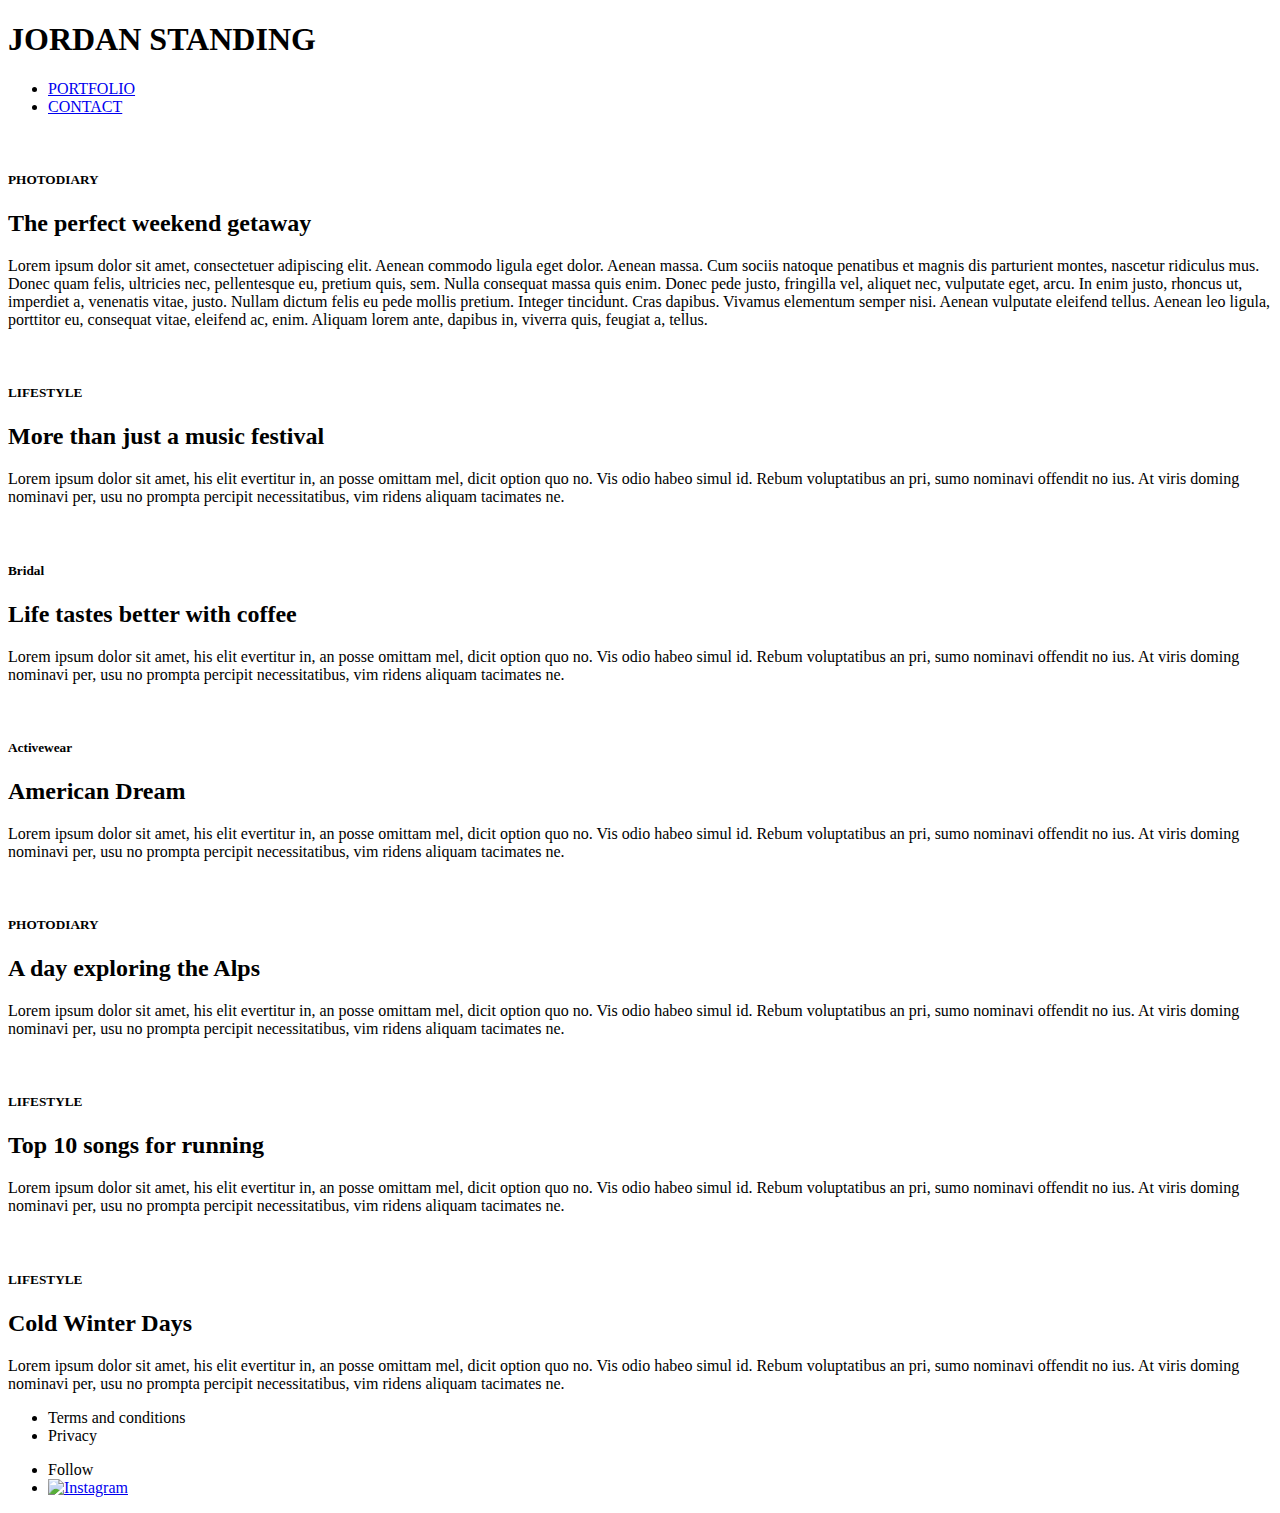
==== menu/index.html @ f5dc5d70 "add activewear page" ====
<!DOCTYPE html>
<html>
<head>
  <meta charset="utf-8">
  <meta http-equiv="X-UA-Compatible" content="IE=edge">
  <title>Jordan Standing</title>
  <link rel="stylesheet" href="../animate.css">
  <link href="https://fonts.googleapis.com/css?family=Inconsolata" rel="stylesheet">
  <link href="https://fonts.googleapis.com/css?family=Playfair+Display" rel="stylesheet">
  <link href="https://fonts.googleapis.com/css?family=Ubuntu:300" rel="stylesheet">
  <link rel="stylesheet" href="../style.css">
  <link rel="stylesheet" href="https://cdnjs.cloudflare.com/ajax/libs/animate.css/3.5.2/animate.min.css">
  <link rel="stylesheet" href="https://cdnjs.cloudflare.com/ajax/libs/twitter-bootstrap/4.0.0-alpha.6/js/bootstrap.min.js">
  </head>
  <body>
    <h1 class="name">JORDAN STANDING</h1>

    <nav>
      <ul id="nav">
        <li><a href="#">PORTFOLIO</a></li>
        <li><a href="#">CONTACT</a></li>
      </ul>
    </nav>

    <img id="header-img" src="../images/worktable.jpg" alt="">

    <main>
      <section>
        <h5>PHOTODIARY</h5>
        <h2>The perfect weekend getaway</h2>
          <p>Lorem ipsum dolor sit amet, consectetuer adipiscing elit. Aenean commodo ligula eget dolor. Aenean massa. Cum sociis natoque penatibus et magnis dis parturient montes, nascetur ridiculus mus. Donec quam felis, ultricies nec, pellentesque eu, pretium quis, sem. Nulla consequat massa quis enim. Donec pede justo, fringilla vel, aliquet nec, vulputate eget, arcu. In enim justo, rhoncus ut, imperdiet a, venenatis vitae, justo. Nullam dictum felis eu pede mollis pretium. Integer tincidunt. Cras dapibus. Vivamus elementum semper nisi. Aenean vulputate eleifend tellus. Aenean leo ligula, porttitor eu, consequat vitae, eleifend ac, enim. Aliquam lorem ante, dapibus in, viverra quis, feugiat a, tellus. </p>
      </section>

      <section class="container">
        <div class="col">
          <img class="post-image" src="../images/needles.jpg" alt="">
          <h5>LIFESTYLE</h5>
          <h2>More than just a music festival</h2>
            <p>Lorem ipsum dolor sit amet, his elit evertitur in, an posse omittam mel, dicit option quo no. Vis odio habeo simul id. Rebum voluptatibus an pri, sumo nominavi offendit no ius. At viris doming nominavi per, usu no prompta percipit necessitatibus, vim ridens aliquam tacimates ne.</p>
        </div>
        <div class="col">
          <img class="post-image" src="../images/dressrack.jpg" alt="">
          <h5>Bridal</h5>
          <h2>Life tastes better with coffee</h2>
            <p>Lorem ipsum dolor sit amet, his elit evertitur in, an posse omittam mel, dicit option quo no. Vis odio habeo simul id. Rebum voluptatibus an pri, sumo nominavi offendit no ius. At viris doming nominavi per, usu no prompta percipit necessitatibus, vim ridens aliquam tacimates ne.</p>
        </div>
      </section>

      <section class="container">
        <div class="col">
          <a href="active_wear.html"><img class="post-image" src="../images/activewear.jpg" alt=""></a>
          <h5>Activewear</h5>
          <h2>American Dream</h2>
            <p>Lorem ipsum dolor sit amet, his elit evertitur in, an posse omittam mel, dicit option quo no. Vis odio habeo simul id. Rebum voluptatibus an pri, sumo nominavi offendit no ius. At viris doming nominavi per, usu no prompta percipit necessitatibus, vim ridens aliquam tacimates ne.</p>
        </div>
        <div class="col">
          <img class="post-image" src="../images/sewmachine.jpg" alt="">
          <h5>PHOTODIARY</h5>
          <h2>A day exploring the Alps</h2>
            <p>Lorem ipsum dolor sit amet, his elit evertitur in, an posse omittam mel, dicit option quo no. Vis odio habeo simul id. Rebum voluptatibus an pri, sumo nominavi offendit no ius. At viris doming nominavi per, usu no prompta percipit necessitatibus, vim ridens aliquam tacimates ne.</p>
        </div>
      </section>

      <section class="container">
        <div class="col">
          <img class="post-image" src="../images/thread.jpg" alt="">
          <h5>LIFESTYLE</h5>
          <h2>Top 10 songs for running</h2>
            <p>Lorem ipsum dolor sit amet, his elit evertitur in, an posse omittam mel, dicit option quo no. Vis odio habeo simul id. Rebum voluptatibus an pri, sumo nominavi offendit no ius. At viris doming nominavi per, usu no prompta percipit necessitatibus, vim ridens aliquam tacimates ne.</p>
        </div>
        <div class="col">
          <img class="post-image" src="../images/clothingracks.jpg" alt="">
          <h5>LIFESTYLE</h5>
          <h2>Cold Winter Days</h2>
            <p>Lorem ipsum dolor sit amet, his elit evertitur in, an posse omittam mel, dicit option quo no. Vis odio habeo simul id. Rebum voluptatibus an pri, sumo nominavi offendit no ius. At viris doming nominavi per, usu no prompta percipit necessitatibus, vim ridens aliquam tacimates ne.</p>
        </div>
      </section>

    </main>

  </body>
  <footer id="footer-container">
    <ul id="footer-content">
      <li class="footer-item">Terms and conditions</li>
      <li class="footer-item">Privacy</li>
    </ul>
    <ul id="social">
      <li class="footer-item">Follow</li>
      <li class="footer-item">
        <a href="https://www.instagram.com/pensandneedlesco/" target="_blank">
          <img src="../images/instagram.png" alt="Instagram"></li>
        </a>
    </ul>
  </footer>
  <script type="text/javascript" src="https://cdnjs.cloudflare.com/ajax/libs/jquery/3.0.0/jquery.js"></script>
  <script src="http://code.jquery.com/jquery-1.10.1.min.js"></script>
  <script src="script.js" type="text/javascript" charset="utf-8"></script>
  <script type="text/javascript" src="script.js"></script>
</html>
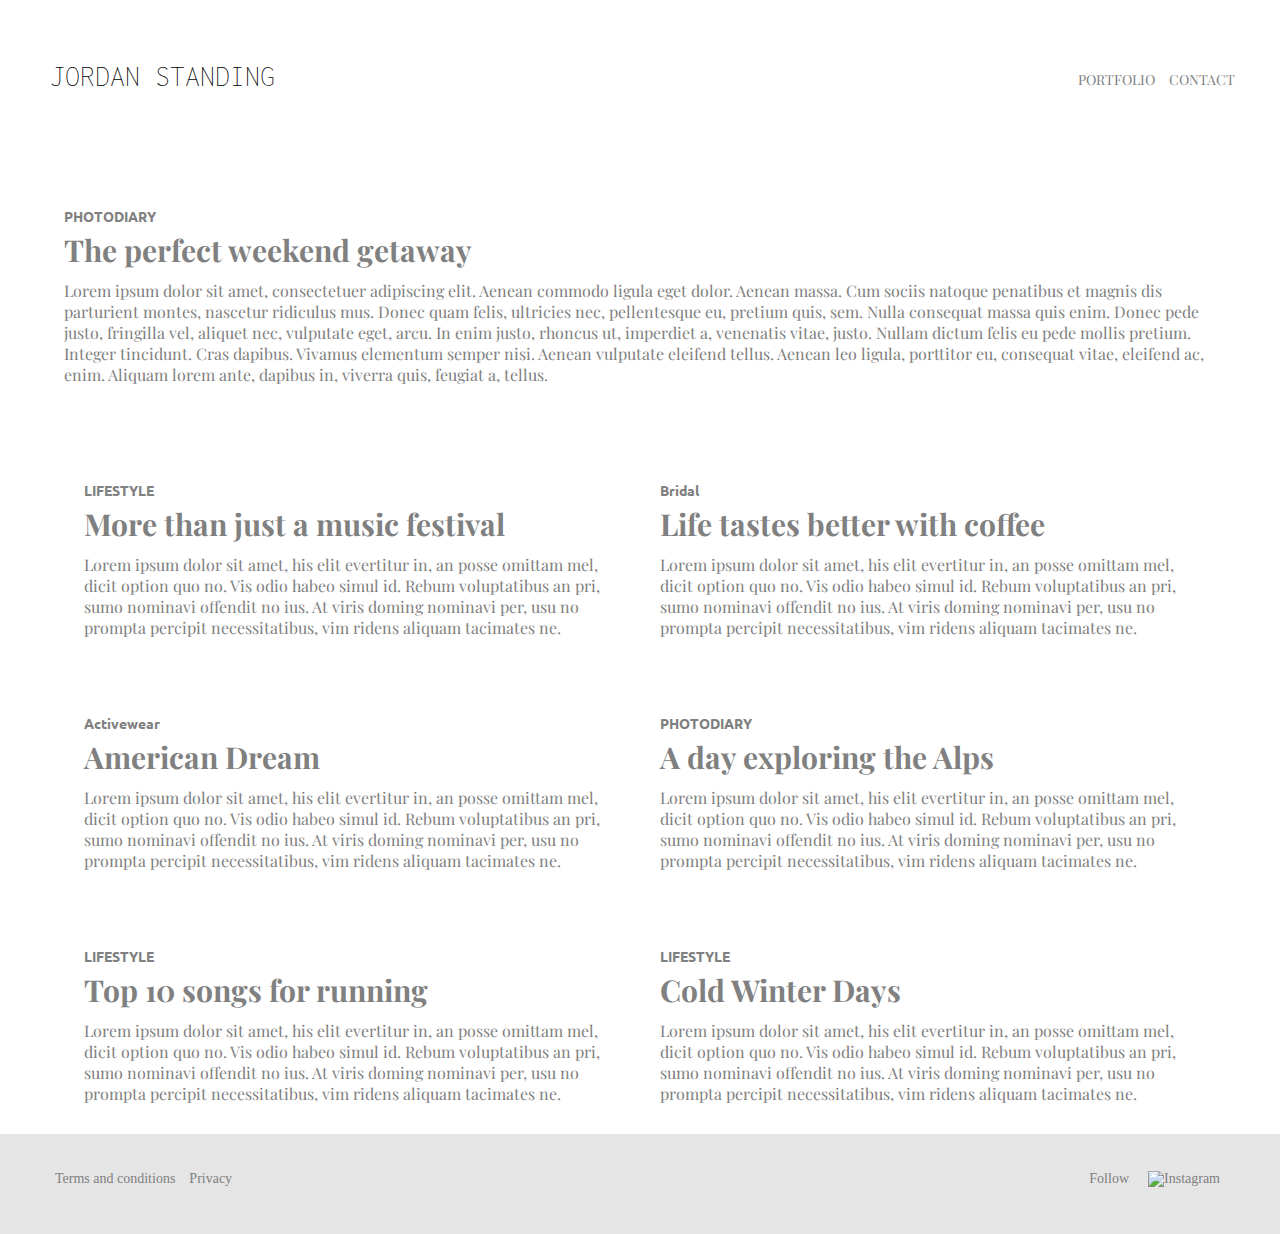
==== commit 58bf43d2: "fix content on activewear page" ====
--- a/menu/index.html
+++ b/menu/index.html
@@ -13,7 +13,7 @@
   <link rel="stylesheet" href="https://cdnjs.cloudflare.com/ajax/libs/twitter-bootstrap/4.0.0-alpha.6/js/bootstrap.min.js">
   </head>
   <body>
-    <h1 class="name">JORDAN STANDING</h1>
+  <a href="index.html"><h1 class="name">JORDAN STANDING</h1></a>
 
     <nav>
       <ul id="nav">
--- a/style.css
+++ b/style.css
@@ -0,0 +1,166 @@
+* {
+  padding: 0;
+  margin: 0;
+}
+
+a, #nav{
+  text-decoration: none;
+  color: gray;
+  margin: 5px;
+}
+
+a:hover {
+  color: pink;
+}
+
+.col {
+  flex: 1;
+  padding: 10px;
+  margin: 10px;
+}
+
+.container {
+  display: flex;
+  margin: 0 auto;
+}
+
+#email {
+  width: 15px;
+  height: 15px;
+}
+
+footer {
+  height: 100px;
+  background-color: rgba(204,204,204,.5);
+  width: 100%;
+  margin: 0 auto;
+}
+
+#footer-container {
+  display: flex;
+}
+
+#footer-content {
+  flex: 1;
+  padding: 35px 0 0 0;
+  margin-left: 55px;
+  text-align: left;
+}
+
+.footer-item {
+  padding-right: 10px;
+  color: gray;
+}
+
+.footer-item img {
+  height: 15px;
+  width: 15px;
+}
+
+h1 {
+  float: left;
+  font-family: 'Inconsolata', monospace;
+  font-weight: lighter;
+  font-size: 30px;
+  padding: 5px 5px 5px 50px;
+}
+
+h2 {
+  margin: 5px 0;
+  font-size: 30px;
+}
+
+h5 {
+  margin: 5px 0;
+  font-family: 'Ubuntu', sans-serif;
+  font-size: 14px;
+}
+
+#header-img {
+  width: 100%;
+  margin: 0 auto;
+  background-size: contain;
+}
+
+input {
+  width: 28%;
+  border: 0;
+  outline: 0;
+  background: transparent;
+  border-bottom: 1px solid black;
+}
+
+li {
+  display: inline;
+  font-size: 14px;
+  list-style-type: none;
+  margin: 0;
+}
+
+.name {
+  color: black;
+  margin-top: 55px;
+}
+
+#newsletter {
+  height: 150px;
+  background-color: rgba(204,204,204,.5);
+  font-size: 25px;
+  margin: 0;
+  padding-top: 50px;
+  text-align: center;
+  width: 100%;
+}
+
+p {
+  margin: 10px 0;
+}
+
+.post-comment {
+  margin: 10px 0;
+  font-family: 'Ubuntu', sans-serif;
+  font-size: 14px;
+}
+
+.post-image {
+  width: 100%;
+  margin: 0;
+}
+
+section {
+  color: gray;
+  font-family: 'Playfair Display', serif;
+  margin: 50px auto;
+  width: 90%;
+}
+
+#social {
+  flex: 1;
+  padding: 35px 35px 0 0;
+  text-align: right;
+}
+
+ul#nav {
+  font-family: 'Playfair Display', serif;
+  padding: 10px 0;
+  margin: 40px;
+  text-align: right;
+  text-decoration: none;
+}
+
+
+@media screen and (max-width: 768px) {
+
+  h1 {
+    padding: 5px 0 0 50px;
+  }
+
+  .container {
+    display: block;
+  }
+
+  a, #nav{
+    padding-left: 0;
+  }
+
+}
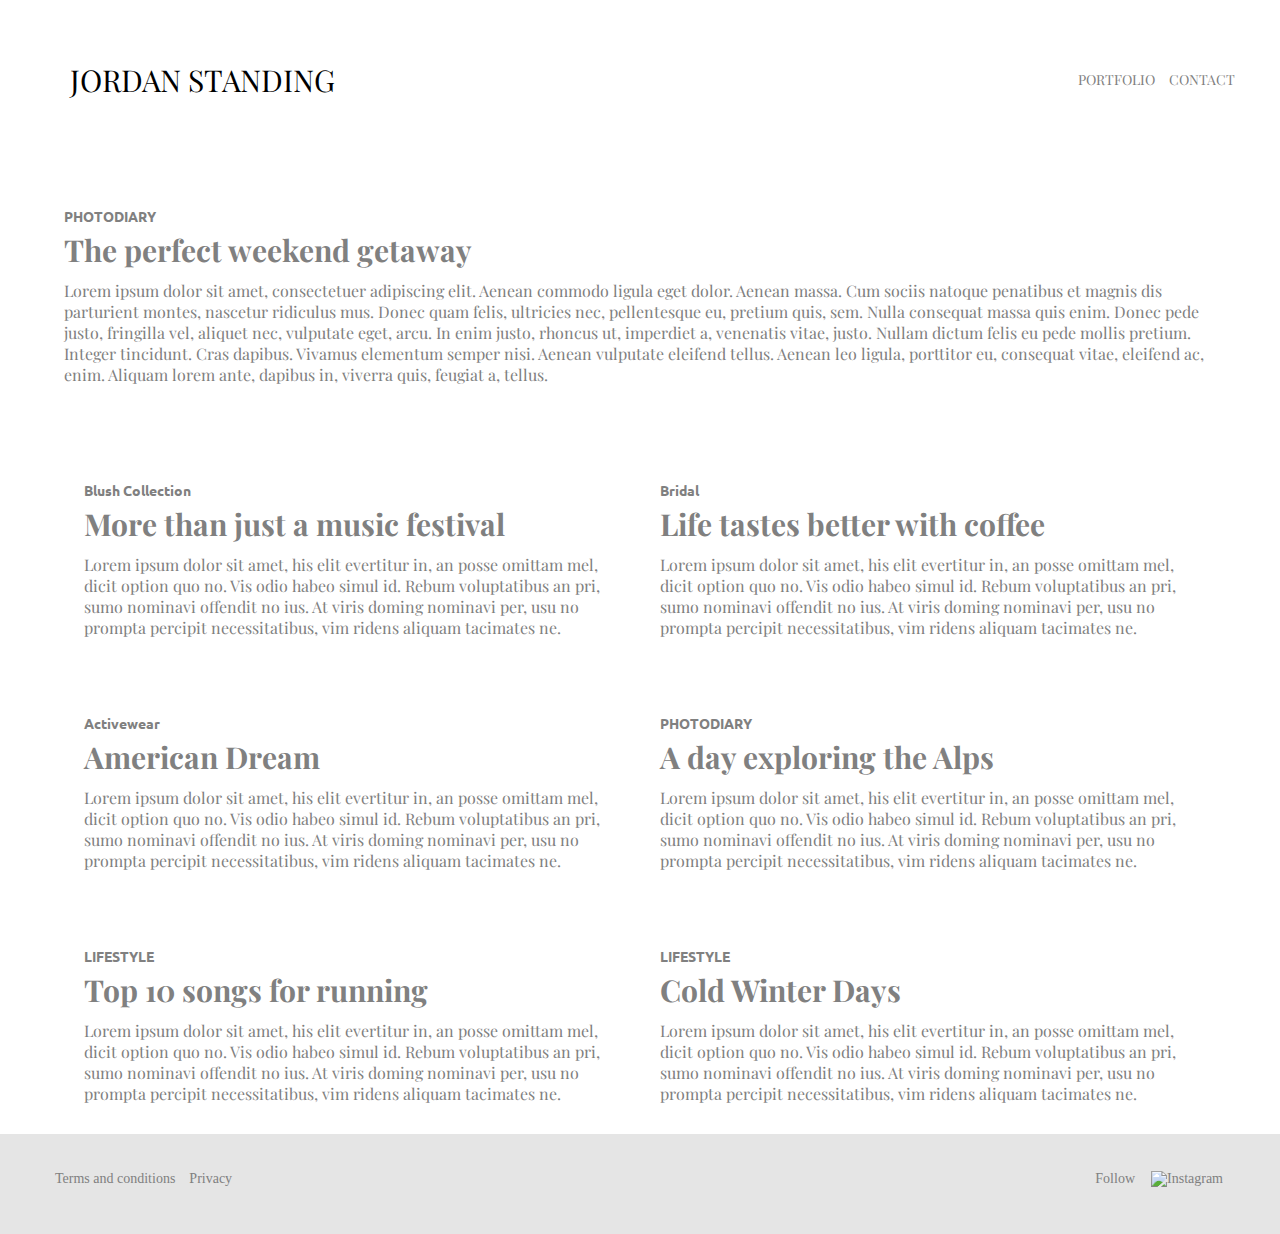
==== commit 8815a813: "add bridal page" ====
--- a/menu/index.html
+++ b/menu/index.html
@@ -10,7 +10,6 @@
   <link href="https://fonts.googleapis.com/css?family=Ubuntu:300" rel="stylesheet">
   <link rel="stylesheet" href="../style.css">
   <link rel="stylesheet" href="https://cdnjs.cloudflare.com/ajax/libs/animate.css/3.5.2/animate.min.css">
-  <link rel="stylesheet" href="https://cdnjs.cloudflare.com/ajax/libs/twitter-bootstrap/4.0.0-alpha.6/js/bootstrap.min.js">
   </head>
   <body>
   <a href="index.html"><h1 class="name">JORDAN STANDING</h1></a>
@@ -33,13 +32,13 @@
 
       <section class="container">
         <div class="col">
-          <img class="post-image" src="../images/needles.jpg" alt="">
-          <h5>LIFESTYLE</h5>
+          <a href="blush_collection.html"><img class="post-image" src="../images/needles.jpg" alt=""></a>
+          <h5>Blush Collection</h5>
           <h2>More than just a music festival</h2>
             <p>Lorem ipsum dolor sit amet, his elit evertitur in, an posse omittam mel, dicit option quo no. Vis odio habeo simul id. Rebum voluptatibus an pri, sumo nominavi offendit no ius. At viris doming nominavi per, usu no prompta percipit necessitatibus, vim ridens aliquam tacimates ne.</p>
         </div>
         <div class="col">
-          <img class="post-image" src="../images/dressrack.jpg" alt="">
+          <a href="bridal.html"><img class="post-image" src="../images/dressrack.jpg" alt=""></a>
           <h5>Bridal</h5>
           <h2>Life tastes better with coffee</h2>
             <p>Lorem ipsum dolor sit amet, his elit evertitur in, an posse omittam mel, dicit option quo no. Vis odio habeo simul id. Rebum voluptatibus an pri, sumo nominavi offendit no ius. At viris doming nominavi per, usu no prompta percipit necessitatibus, vim ridens aliquam tacimates ne.</p>
--- a/style.css
+++ b/style.css
@@ -53,8 +53,9 @@
 }
 
 .footer-item img {
-  height: 15px;
-  width: 15px;
+  height: 18px;
+  width: 18px;
+  margin: -3px;
 }
 
 h1 {
@@ -100,6 +101,8 @@
 .name {
   color: black;
   margin-top: 55px;
+  font-family: 'Playfair Display', serif;
+  margin-left: 20px;
 }
 
 #newsletter {
@@ -163,4 +166,8 @@
     padding-left: 0;
   }
 
+  .name {
+    margin-left: -12px;
+  }
+
 }
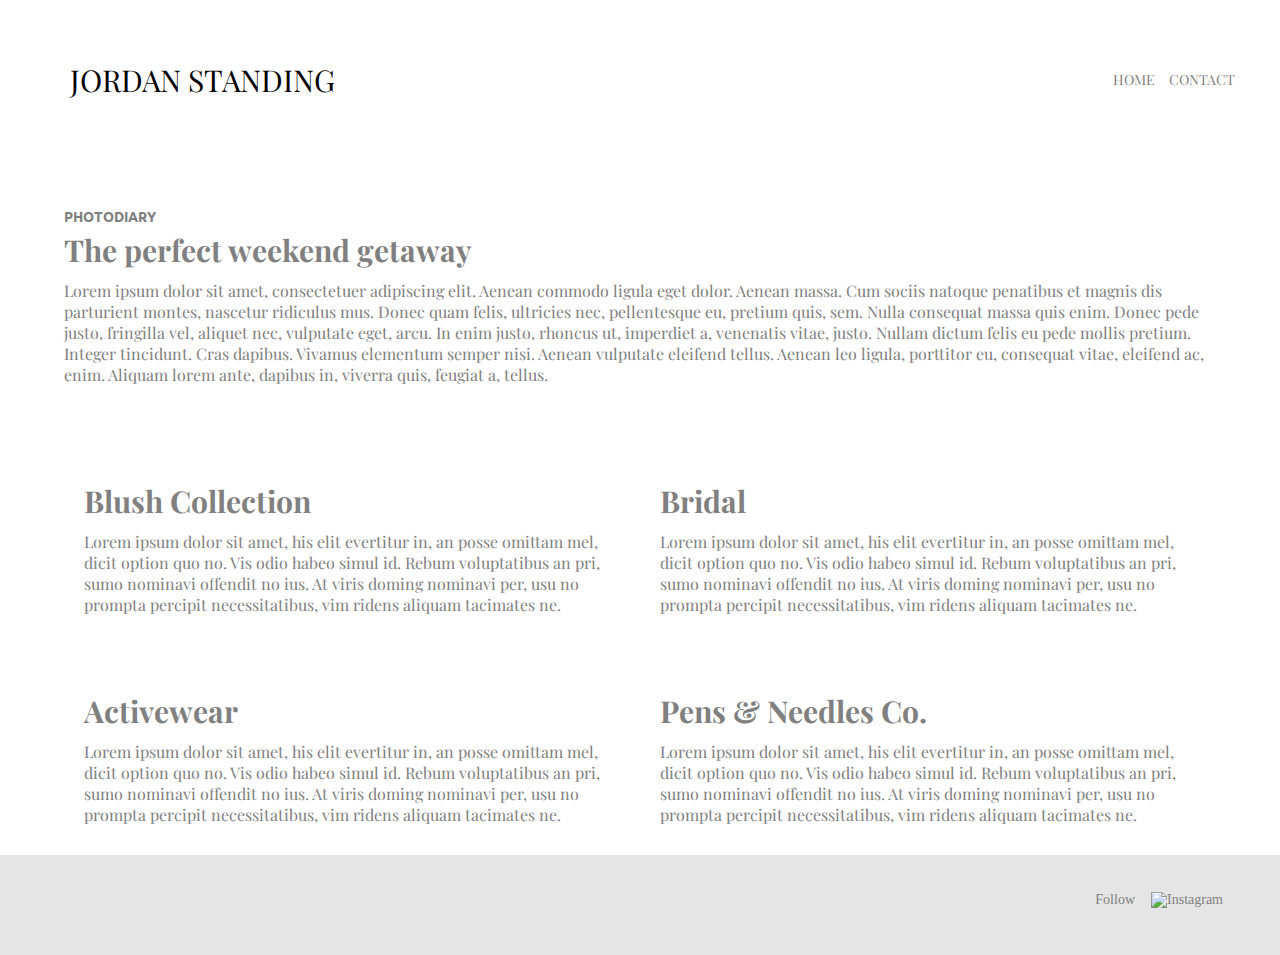
==== commit 48ba8416: "fix footer media query" ====
--- a/menu/index.html
+++ b/menu/index.html
@@ -12,12 +12,11 @@
   <link rel="stylesheet" href="https://cdnjs.cloudflare.com/ajax/libs/animate.css/3.5.2/animate.min.css">
   </head>
   <body>
-  <a href="index.html"><h1 class="name">JORDAN STANDING</h1></a>
-
+    <a href="index.html"><h1 class="name">JORDAN STANDING</h1></a>
     <nav>
       <ul id="nav">
-        <li><a href="#">PORTFOLIO</a></li>
-        <li><a href="#">CONTACT</a></li>
+        <li><a href="index.html">HOME</a></li>
+        <li><a href="mailto:pensandneedles@gmail.com?Subject=Re:%20Portfolio" target="_blank">CONTACT</a></li>
       </ul>
     </nav>
 
@@ -33,14 +32,12 @@
       <section class="container">
         <div class="col">
           <a href="blush_collection.html"><img class="post-image" src="../images/needles.jpg" alt=""></a>
-          <h5>Blush Collection</h5>
-          <h2>More than just a music festival</h2>
+          <h2>Blush Collection</h2>
             <p>Lorem ipsum dolor sit amet, his elit evertitur in, an posse omittam mel, dicit option quo no. Vis odio habeo simul id. Rebum voluptatibus an pri, sumo nominavi offendit no ius. At viris doming nominavi per, usu no prompta percipit necessitatibus, vim ridens aliquam tacimates ne.</p>
         </div>
         <div class="col">
           <a href="bridal.html"><img class="post-image" src="../images/dressrack.jpg" alt=""></a>
-          <h5>Bridal</h5>
-          <h2>Life tastes better with coffee</h2>
+          <h2>Bridal</h2>
             <p>Lorem ipsum dolor sit amet, his elit evertitur in, an posse omittam mel, dicit option quo no. Vis odio habeo simul id. Rebum voluptatibus an pri, sumo nominavi offendit no ius. At viris doming nominavi per, usu no prompta percipit necessitatibus, vim ridens aliquam tacimates ne.</p>
         </div>
       </section>
@@ -48,40 +45,20 @@
       <section class="container">
         <div class="col">
           <a href="active_wear.html"><img class="post-image" src="../images/activewear.jpg" alt=""></a>
-          <h5>Activewear</h5>
-          <h2>American Dream</h2>
+          <h2>Activewear</h2>
             <p>Lorem ipsum dolor sit amet, his elit evertitur in, an posse omittam mel, dicit option quo no. Vis odio habeo simul id. Rebum voluptatibus an pri, sumo nominavi offendit no ius. At viris doming nominavi per, usu no prompta percipit necessitatibus, vim ridens aliquam tacimates ne.</p>
         </div>
         <div class="col">
-          <img class="post-image" src="../images/sewmachine.jpg" alt="">
-          <h5>PHOTODIARY</h5>
-          <h2>A day exploring the Alps</h2>
+          <a href="pensandneedles.html"><img class="post-image" src="../pnphotos/pens.png" alt=""></a>
+          <h2>Pens & Needles Co.</h2>
             <p>Lorem ipsum dolor sit amet, his elit evertitur in, an posse omittam mel, dicit option quo no. Vis odio habeo simul id. Rebum voluptatibus an pri, sumo nominavi offendit no ius. At viris doming nominavi per, usu no prompta percipit necessitatibus, vim ridens aliquam tacimates ne.</p>
         </div>
       </section>
-
-      <section class="container">
-        <div class="col">
-          <img class="post-image" src="../images/thread.jpg" alt="">
-          <h5>LIFESTYLE</h5>
-          <h2>Top 10 songs for running</h2>
-            <p>Lorem ipsum dolor sit amet, his elit evertitur in, an posse omittam mel, dicit option quo no. Vis odio habeo simul id. Rebum voluptatibus an pri, sumo nominavi offendit no ius. At viris doming nominavi per, usu no prompta percipit necessitatibus, vim ridens aliquam tacimates ne.</p>
-        </div>
-        <div class="col">
-          <img class="post-image" src="../images/clothingracks.jpg" alt="">
-          <h5>LIFESTYLE</h5>
-          <h2>Cold Winter Days</h2>
-            <p>Lorem ipsum dolor sit amet, his elit evertitur in, an posse omittam mel, dicit option quo no. Vis odio habeo simul id. Rebum voluptatibus an pri, sumo nominavi offendit no ius. At viris doming nominavi per, usu no prompta percipit necessitatibus, vim ridens aliquam tacimates ne.</p>
-        </div>
-      </section>
-
     </main>
 
   </body>
   <footer id="footer-container">
     <ul id="footer-content">
-      <li class="footer-item">Terms and conditions</li>
-      <li class="footer-item">Privacy</li>
     </ul>
     <ul id="social">
       <li class="footer-item">Follow</li>
@@ -93,6 +70,5 @@
   </footer>
   <script type="text/javascript" src="https://cdnjs.cloudflare.com/ajax/libs/jquery/3.0.0/jquery.js"></script>
   <script src="http://code.jquery.com/jquery-1.10.1.min.js"></script>
-  <script src="script.js" type="text/javascript" charset="utf-8"></script>
   <script type="text/javascript" src="script.js"></script>
 </html>
--- a/style.css
+++ b/style.css
@@ -7,6 +7,7 @@
   text-decoration: none;
   color: gray;
   margin: 5px;
+  position: relative;
 }
 
 a:hover {
@@ -79,8 +80,16 @@
 
 #header-img {
   width: 100%;
+  height: auto;
+  margin: -5px auto;
+  background-size: contain;
+}
+
+#header-img-pens {
+  width: 100%;
+  height: 10%;
   margin: 0 auto;
-  background-size: contain;
+  /*background-size: contain;*/
 }
 
 input {
@@ -162,12 +171,58 @@
     display: block;
   }
 
+  ul, #nav {
+    margin: 40px 0 32px 0;
+    padding: 14px 0 0 0;
+    width: 90%;
+    height: 10px;
+  }
+
+  li, #nav {
+    padding-left: 55px;
+  }
+
   a, #nav{
-    padding-left: 0;
+    margin: -10px auto;
+    padding-right: 15px;
+  }
+
+  footer {
+    height: 100px;
+    background-color: rgba(204,204,204,.5);
+    width: 100%;
+    margin: 0 auto;
+  }
+
+  #footer-container {
+    display: flex;
+  }
+
+  #footer-content {
+    flex: 1;
+    padding: 0px 0px 0px 0px;
+    text-align: left;
+  }
+
+  .footer-item {
+    padding: 0px 0px 0px 0px;
+    color: gray;
+  }
+
+  .footer-item img {
+    height: 18px;
+    width: 18px;
+    margin-left: 10px;
   }
 
   .name {
-    margin-left: -12px;
-  }
-
-}
+    padding-left: 0px;
+    padding-bottom: 20px;
+    font-size: 25px;
+  }
+
+  #social {
+    padding: 5px 35px 0px 0px;
+  }
+
+}
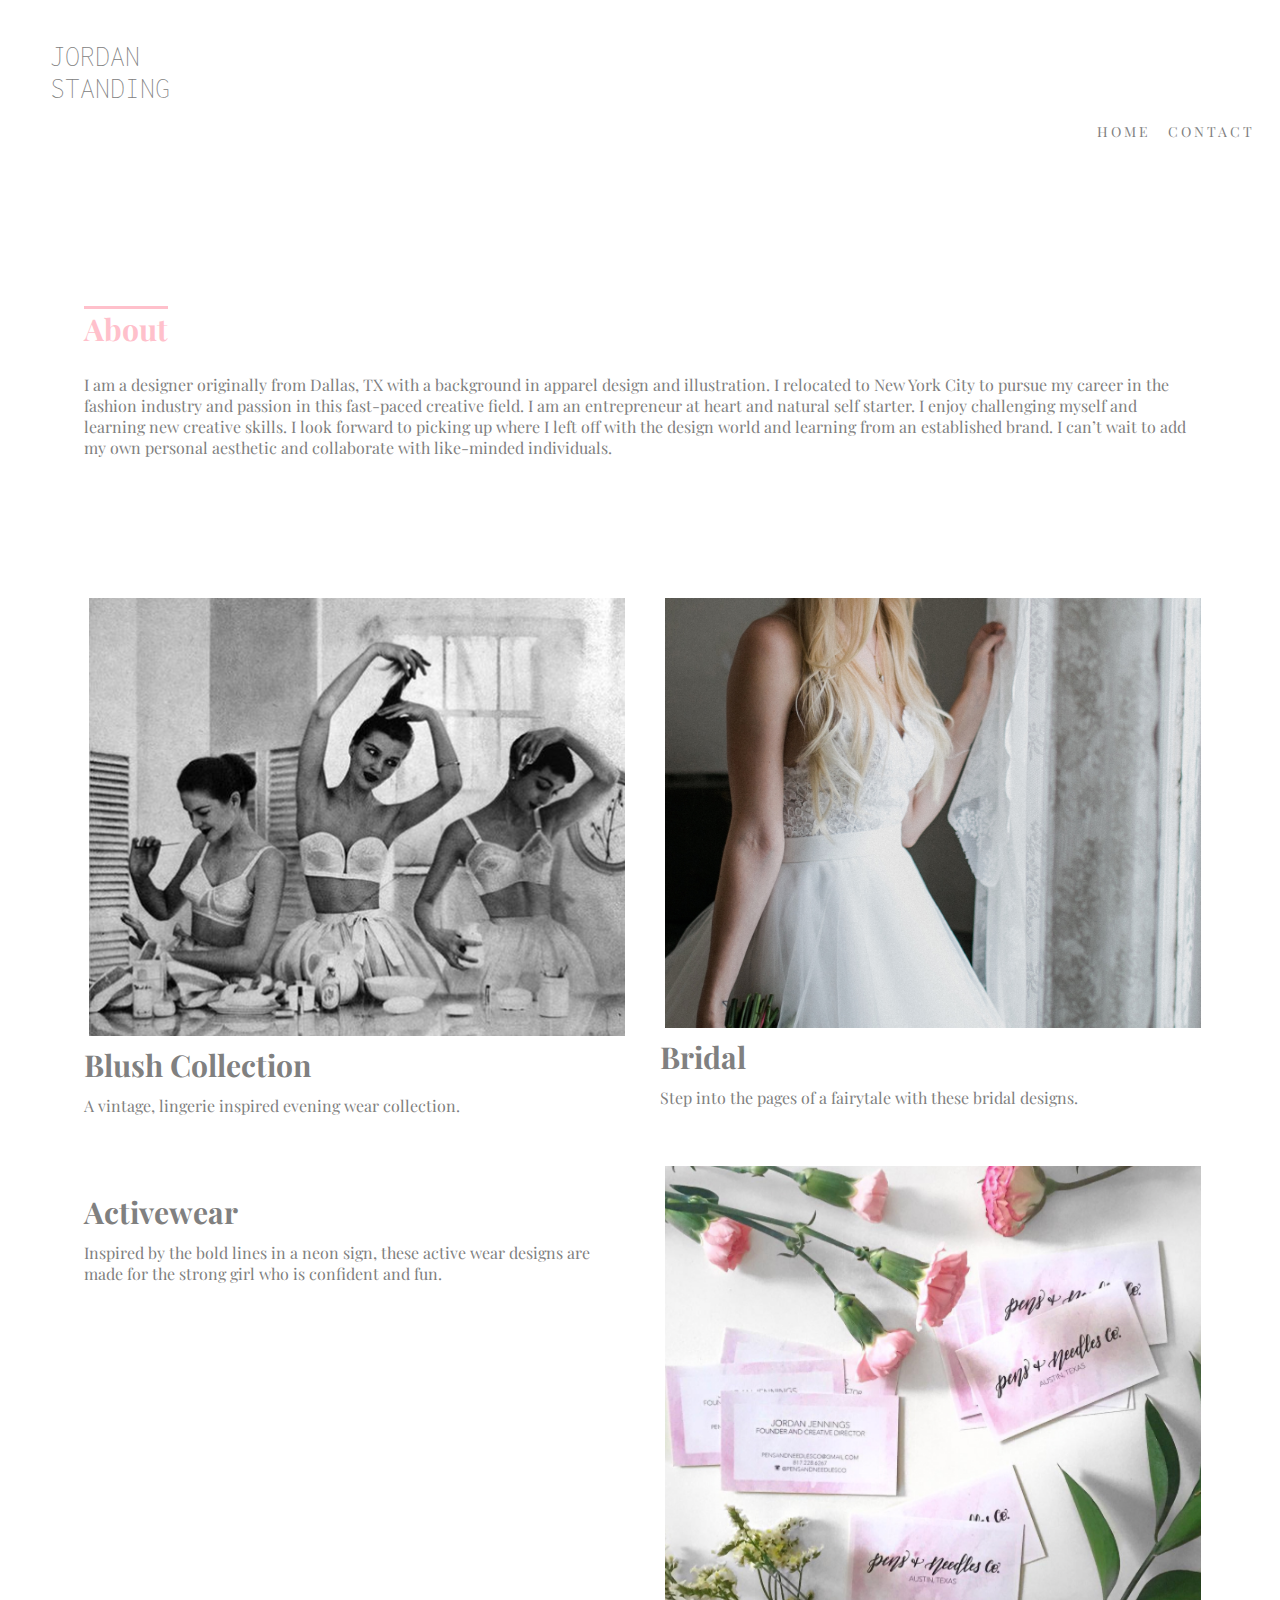
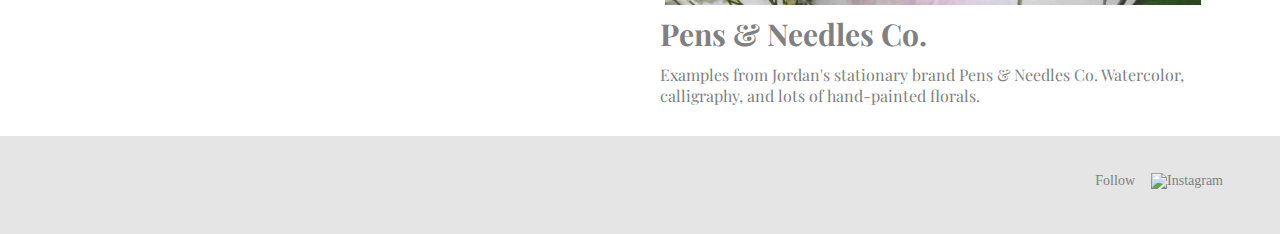
==== commit cf77e737: "add pictures to pensandneedles page" ====
--- a/menu/index.html
+++ b/menu/index.html
@@ -23,35 +23,45 @@
     <img id="header-img" src="../images/worktable.jpg" alt="">
 
     <main>
-      <section>
-        <h5>PHOTODIARY</h5>
-        <h2>The perfect weekend getaway</h2>
-          <p>Lorem ipsum dolor sit amet, consectetuer adipiscing elit. Aenean commodo ligula eget dolor. Aenean massa. Cum sociis natoque penatibus et magnis dis parturient montes, nascetur ridiculus mus. Donec quam felis, ultricies nec, pellentesque eu, pretium quis, sem. Nulla consequat massa quis enim. Donec pede justo, fringilla vel, aliquet nec, vulputate eget, arcu. In enim justo, rhoncus ut, imperdiet a, venenatis vitae, justo. Nullam dictum felis eu pede mollis pretium. Integer tincidunt. Cras dapibus. Vivamus elementum semper nisi. Aenean vulputate eleifend tellus. Aenean leo ligula, porttitor eu, consequat vitae, eleifend ac, enim. Aliquam lorem ante, dapibus in, viverra quis, feugiat a, tellus. </p>
-      </section>
-
       <section class="container">
-        <div class="col">
-          <a href="blush_collection.html"><img class="post-image" src="../images/needles.jpg" alt=""></a>
-          <h2>Blush Collection</h2>
-            <p>Lorem ipsum dolor sit amet, his elit evertitur in, an posse omittam mel, dicit option quo no. Vis odio habeo simul id. Rebum voluptatibus an pri, sumo nominavi offendit no ius. At viris doming nominavi per, usu no prompta percipit necessitatibus, vim ridens aliquam tacimates ne.</p>
-        </div>
-        <div class="col">
-          <a href="bridal.html"><img class="post-image" src="../images/dressrack.jpg" alt=""></a>
-          <h2>Bridal</h2>
-            <p>Lorem ipsum dolor sit amet, his elit evertitur in, an posse omittam mel, dicit option quo no. Vis odio habeo simul id. Rebum voluptatibus an pri, sumo nominavi offendit no ius. At viris doming nominavi per, usu no prompta percipit necessitatibus, vim ridens aliquam tacimates ne.</p>
+        <div class="col-home">
+          <h2 id="head">About</h2>
+          <p>
+            I am a designer originally from Dallas, TX with a background in apparel
+            design and illustration. I relocated to New York City to pursue my career in
+            the fashion industry and passion in this fast-paced creative field.  I am an
+            entrepreneur at heart and natural self starter. I enjoy challenging myself
+            and learning new creative skills. I look forward to picking up where I left off
+            with the design world and learning from an established brand.  I can’t
+            wait to add my own personal aesthetic and collaborate with
+            like-minded individuals.
+          </p>
         </div>
       </section>
 
       <section class="container">
         <div class="col">
-          <a href="active_wear.html"><img class="post-image" src="../images/activewear.jpg" alt=""></a>
-          <h2>Activewear</h2>
-            <p>Lorem ipsum dolor sit amet, his elit evertitur in, an posse omittam mel, dicit option quo no. Vis odio habeo simul id. Rebum voluptatibus an pri, sumo nominavi offendit no ius. At viris doming nominavi per, usu no prompta percipit necessitatibus, vim ridens aliquam tacimates ne.</p>
+          <a href="blush_collection.html"><img class="post-image" src="../images/BLUSHicon.jpg" alt=""></a>
+          <h2>Blush Collection</h2>
+            <p>A vintage, lingerie inspired evening wear collection. </p>
         </div>
         <div class="col">
-          <a href="pensandneedles.html"><img class="post-image" src="../pnphotos/pens.png" alt=""></a>
+          <a href="bridal.html"><img class="post-image" src="../images/BRIDALicon.jpg" alt=""></a>
+          <h2>Bridal</h2>
+            <p>Step into the pages of a fairytale with these bridal designs.  </p>
+        </div>
+      </section>
+
+      <section class="container">
+        <div class="col">
+          <a href="active_wear.html"><img class="post-image" src="../images/ACTIVEicon.jpg" alt=""></a>
+          <h2>Activewear</h2>
+            <p>Inspired by the bold lines in a neon sign, these active wear designs are made for the strong girl who is confident and fun. </p>
+        </div>
+        <div class="col">
+          <a href="pensandneedles.html"><img class="post-image" src="../images/PNicon.jpg" alt=""></a>
           <h2>Pens & Needles Co.</h2>
-            <p>Lorem ipsum dolor sit amet, his elit evertitur in, an posse omittam mel, dicit option quo no. Vis odio habeo simul id. Rebum voluptatibus an pri, sumo nominavi offendit no ius. At viris doming nominavi per, usu no prompta percipit necessitatibus, vim ridens aliquam tacimates ne.</p>
+            <p>Examples from Jordan's stationary brand Pens & Needles Co. Watercolor, calligraphy, and lots of hand-painted florals.</p>
         </div>
       </section>
     </main>
--- a/style.css
+++ b/style.css
@@ -18,6 +18,13 @@
   flex: 1;
   padding: 10px;
   margin: 10px;
+}
+
+.col-home {
+  flex: 1;
+  padding: 10px;
+  margin: 10px;
+  margin-bottom: 100px;
 }
 
 .container {
@@ -72,6 +79,13 @@
   font-size: 30px;
 }
 
+#head {
+  color: pink;
+  text-decoration: overline;
+  margin-top: 100px;
+  margin-bottom: 25px;
+}
+
 h5 {
   margin: 5px 0;
   font-family: 'Ubuntu', sans-serif;
@@ -89,7 +103,10 @@
   width: 100%;
   height: 10%;
   margin: 0 auto;
-  /*background-size: contain;*/
+}
+
+.home {
+  justify-content: center;
 }
 
 input {
@@ -108,10 +125,9 @@
 }
 
 .name {
-  color: black;
-  margin-top: 55px;
-  font-family: 'Playfair Display', serif;
-  margin-left: 20px;
+  margin-top: 15px;
+  height: 75px;
+  padding-right: 100%;
 }
 
 #newsletter {
@@ -155,9 +171,10 @@
 ul#nav {
   font-family: 'Playfair Display', serif;
   padding: 10px 0;
-  margin: 40px;
+  margin: 20px;
   text-align: right;
   text-decoration: none;
+  letter-spacing: 3px;
 }
 
 
@@ -171,20 +188,20 @@
     display: block;
   }
 
-  ul, #nav {
-    margin: 40px 0 32px 0;
-    padding: 14px 0 0 0;
-    width: 90%;
-    height: 10px;
+  ul#nav {
+    text-align: right;
+    text-decoration: none;
+    margin: 10px;
+    letter-spacing: 3px;
   }
 
   li, #nav {
-    padding-left: 55px;
+    margin: 4px;
   }
 
   a, #nav{
     margin: -10px auto;
-    padding-right: 15px;
+    padding-right: 0px;
   }
 
   footer {
@@ -218,7 +235,7 @@
   .name {
     padding-left: 0px;
     padding-bottom: 20px;
-    font-size: 25px;
+    height: 55px;
   }
 
   #social {
